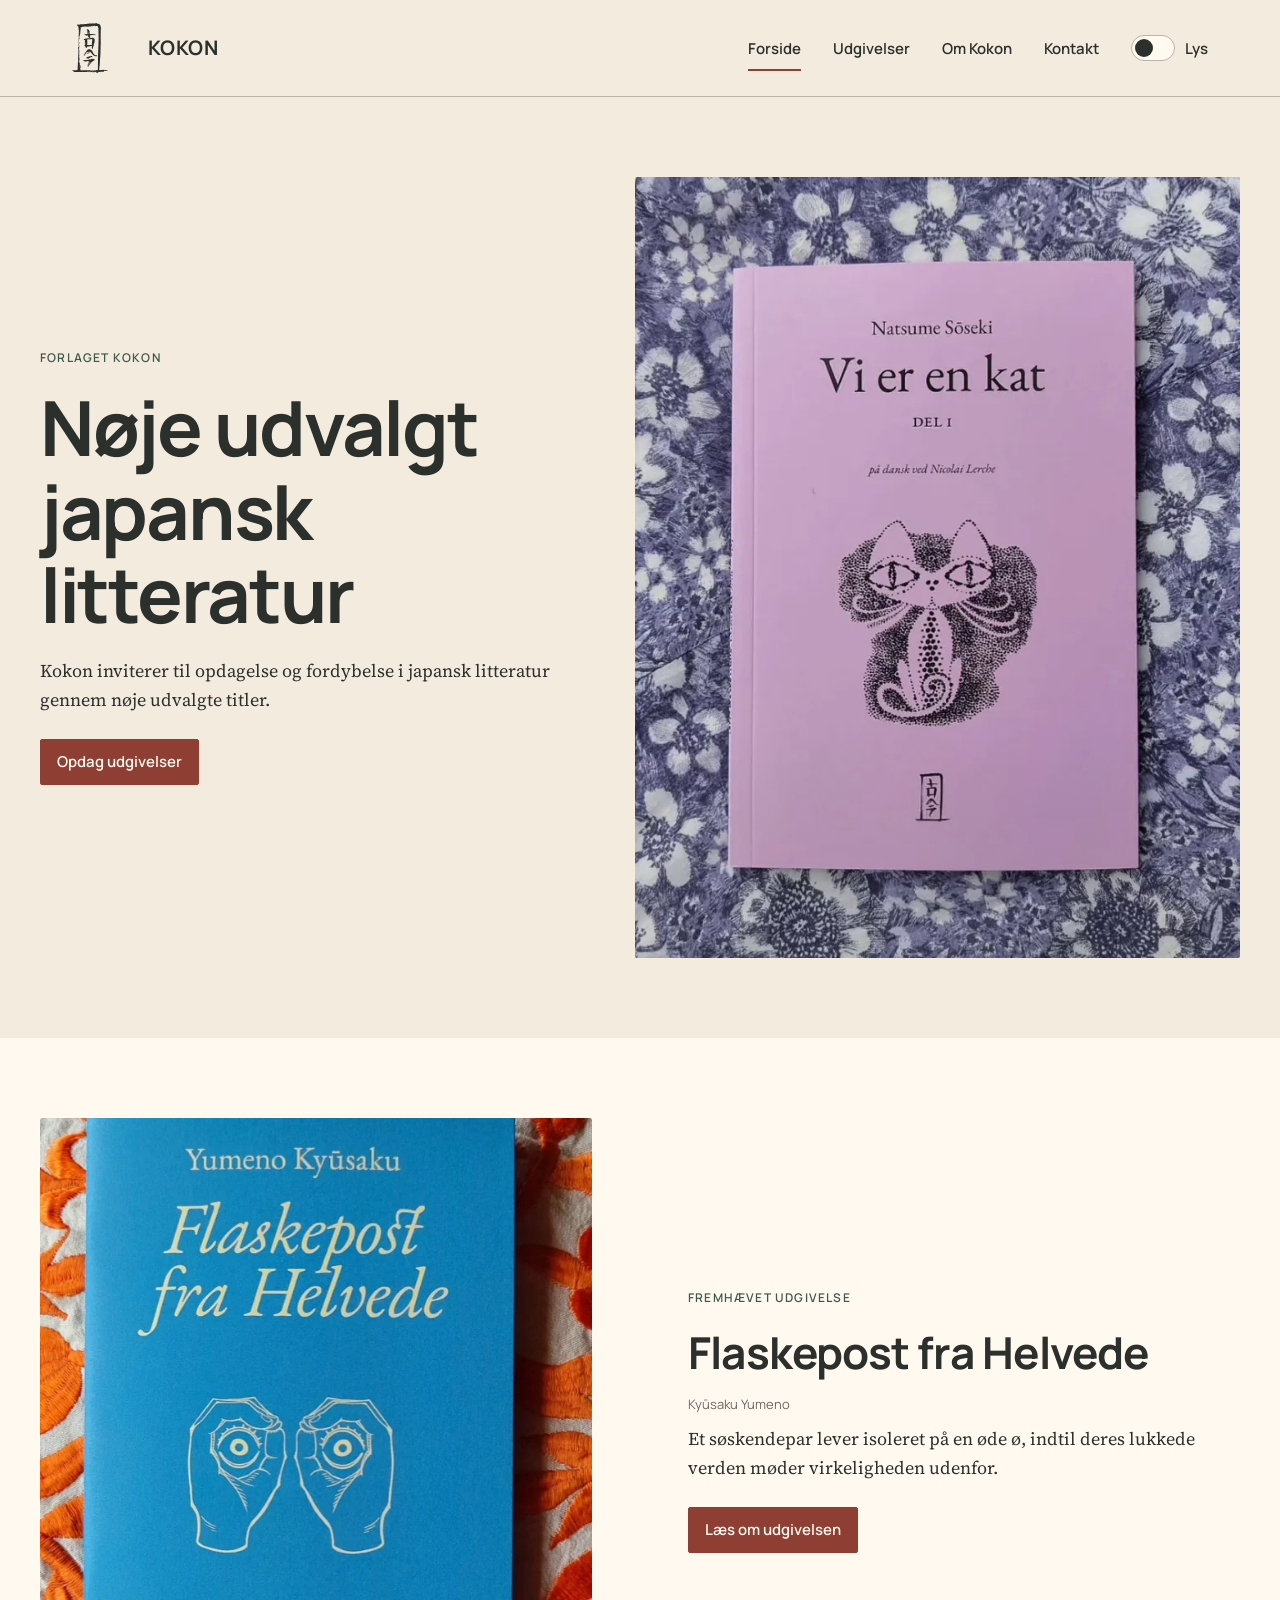
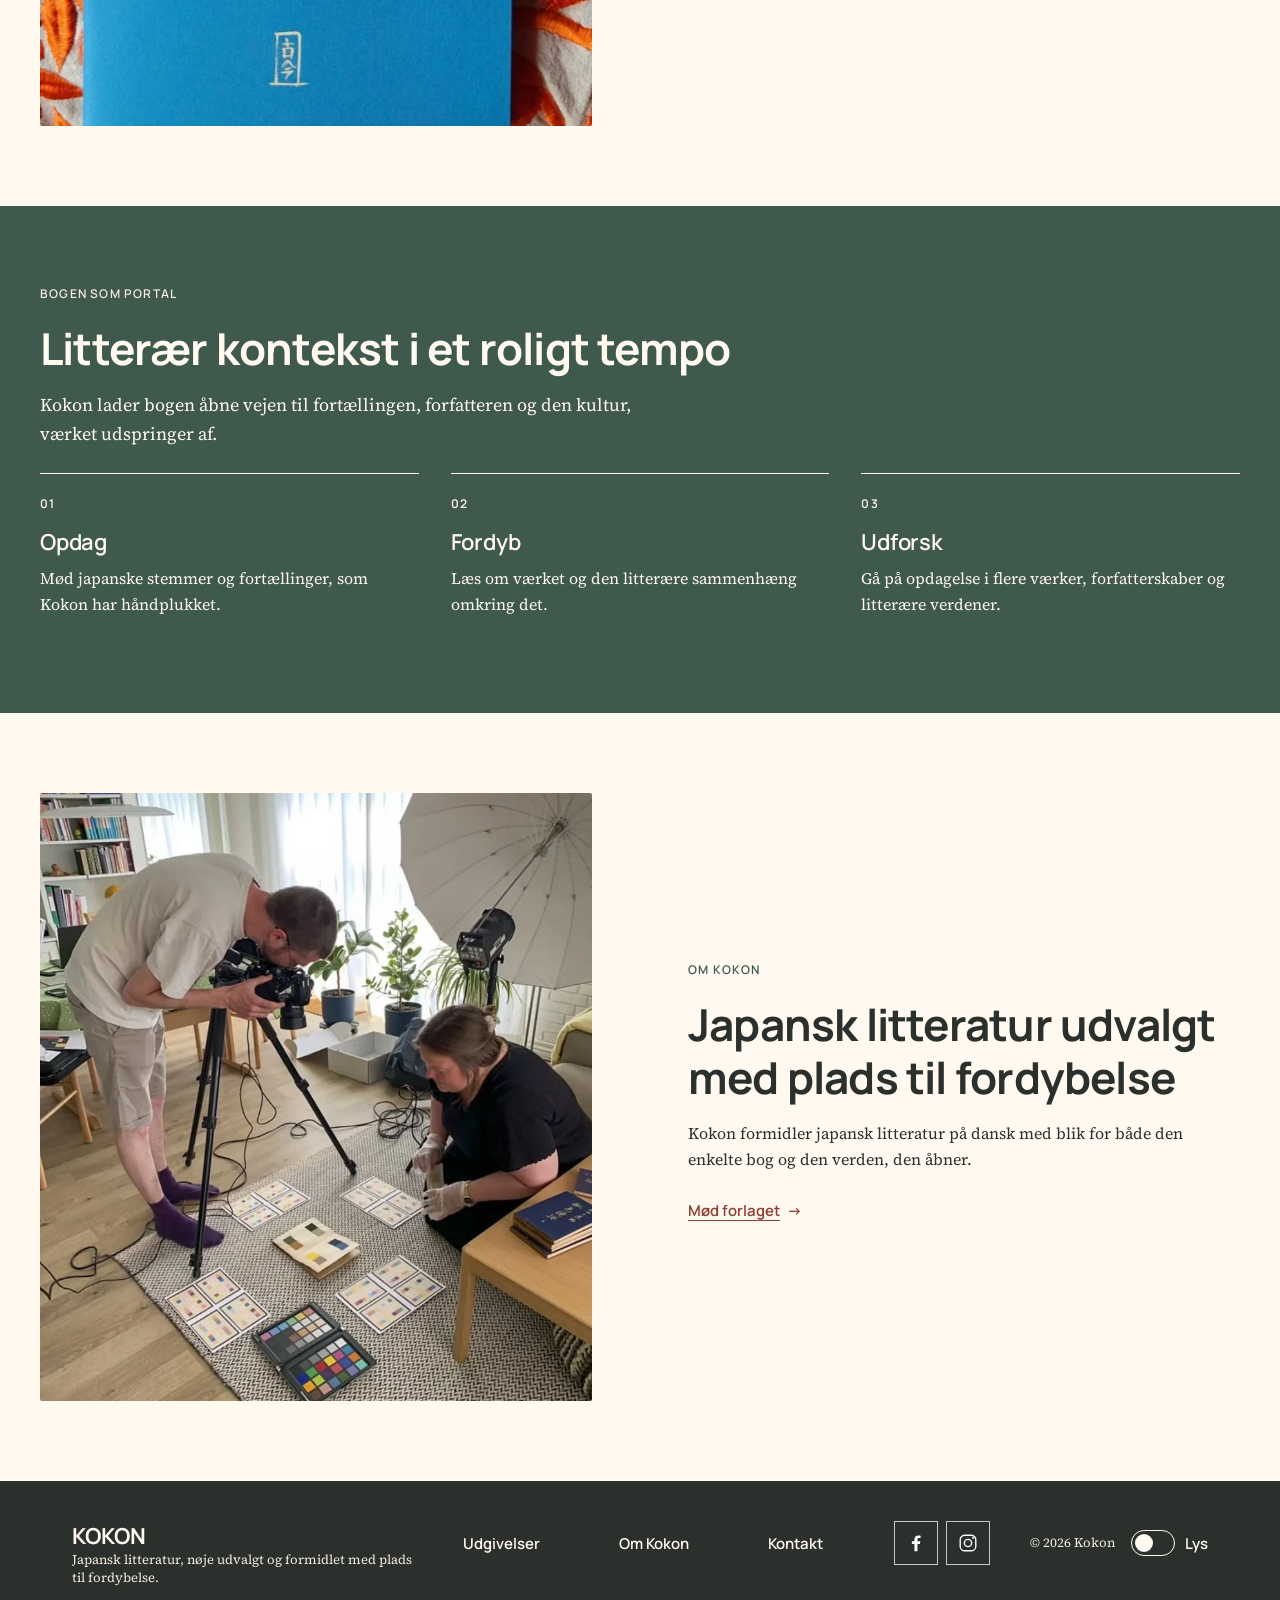
==== index.html @ 9e4a313e "projekt uploades til git" ====
<!doctype html>
<html lang="da">
  <head>
    <meta charset="utf-8" />
    <meta name="viewport" content="width=device-width, initial-scale=1" />
    <link rel="icon" href="/assets/images/kokon-logo.svg" type="image/svg+xml" />
    <title>Kokon · Japansk litteratur, nøje udvalgt</title>
    <meta
      name="description"
      content="Kokon inviterer til at opdage og fordybe sig i japansk litteratur gennem nøje udvalgte bøger."
    />
    <!-- Preview: Kommentér eller slet næste linje ved officiel lancering. -->
    <meta name="robots" content="noindex" />
    <script src="/js/theme-init.js"></script>
    <link rel="stylesheet" href="/css/global.css" />
    <script src="/js/navigation-tema.js" defer></script>
    <script type="module" src="/js/home.js"></script>
  </head>
  <body>
    <a class="spring-over-link" href="#main">Gå til indhold</a>
    <div class="sidehoved-baggrund">
      <header class="sidehoved">
        <a class="logo-symbol" href="/index.html" aria-label="Kokon – gå til forsiden">
          <img src="/assets/images/kokon-logo.svg" alt="" width="44" height="60" />
        </a>
        <a class="logo-navn" href="/index.html" aria-label="Kokon – gå til forsiden">KOKON</a>
        <button
          class="menu-knap"
          type="button"
          aria-expanded="false"
          aria-controls="hovednavigation"
          aria-label="Åbn menu"
        >
          <span></span><span></span><span></span>
        </button>
        <nav id="hovednavigation" class="hovednavigation" aria-label="Primær navigation">
          <div class="navigationslinks">
            <a href="/index.html" aria-current="page">Forside</a>
            <a href="/udgivelser.html">Udgivelser</a>
            <a href="/om-kokon.html">Om Kokon</a>
            <a href="/kontakt.html">Kontakt</a>
          </div>
          <div class="sidehoved-handlinger">
            <div class="tema-kontrol">
              <button
                class="tema-knap"
                type="button"
                role="switch"
                aria-checked="false"
                aria-label="Slå mørkt tema til"
              ></button>
              <span data-theme-label>Lys</span>
            </div>
          </div>
        </nav>
      </header>
    </div>
    <main id="main" tabindex="-1">
      <section class="sektion">
        <div class="sektion-indhold forside-hero">
          <div class="hero-tekst lodret-indhold">
            <p class="overlinje">
              <span class="mobiltekst">Japanske udgivelser</span
              ><span class="desktoptekst">Forlaget Kokon</span>
            </p>
            <h1>Nøje udvalgt japansk litteratur</h1>
            <p class="indledning">
              Kokon inviterer til opdagelse og fordybelse i japansk litteratur gennem nøje udvalgte
              titler.
            </p>
            <a class="knap" href="/udgivelser.html">Opdag udgivelser</a>
          </div>
          <div class="hero-billede">
            <img
              src="/assets/images/udgivelser/vi-er-en-kat-del-1/vi-er-en-kat-del-1-front.webp"
              alt="Bogen Vi er en kat fra Kokon"
              width="726"
              height="937"
            />
          </div>
        </div>
      </section>

      <section class="sektion flade-sektion" aria-label="Fremhævet udgivelse">
        <div class="sektion-indhold">
          <div data-featured-publication>
            <p class="statusbesked" role="status">Henter den fremhævede udgivelse…</p>
          </div>
        </div>
      </section>

      <section class="sektion groen-sektion" aria-labelledby="portal-title">
        <div class="sektion-indhold lodret-indhold">
          <p class="overlinje">Bogen som portal</p>
          <h2 id="portal-title">Litterær kontekst i et roligt tempo</h2>
          <p class="indledning">
            Kokon lader bogen åbne vejen til fortællingen, forfatteren og den kultur, værket
            udspringer af.
          </p>
          <div class="portal-gitter">
            <article class="portal-punkt">
              <p class="portal-nummer">01</p>
              <h3>Opdag</h3>
              <p>Mød japanske stemmer og fortællinger, som Kokon har håndplukket.</p>
            </article>
            <article class="portal-punkt">
              <p class="portal-nummer">02</p>
              <h3>Fordyb</h3>
              <p>Læs om værket og den litterære sammenhæng omkring det.</p>
            </article>
            <article class="portal-punkt">
              <p class="portal-nummer">03</p>
              <h3>Udforsk</h3>
              <p>Gå på opdagelse i flere værker, forfatterskaber og litterære verdener.</p>
            </article>
          </div>
        </div>
      </section>

      <section class="sektion flade-sektion" aria-labelledby="about-teaser-title">
        <div class="sektion-indhold delt-layout">
          <div class="fremhaevet-billede">
            <img
              src="/assets/images/kokon-arbejdsproces.webp"
              alt="Et indblik i Kokons arbejde med bøger"
              width="992"
              height="1245"
              loading="lazy"
            />
          </div>
          <div class="lodret-indhold">
            <p class="overlinje">Om Kokon</p>
            <h2 id="about-teaser-title">Japansk litteratur udvalgt med plads til fordybelse</h2>
            <p>
              Kokon formidler japansk litteratur på dansk med blik for både den enkelte bog og den
              verden, den åbner.
            </p>
            <a class="tekstlink" href="/om-kokon.html">
              <span class="tekstlink-tekst">Mød forlaget</span>
              <span aria-hidden="true">→</span>
            </a>
          </div>
        </div>
      </section>
    </main>
    <div class="sidefod-baggrund">
      <footer class="sidefod">
        <div class="lodret-indhold">
          <a class="sidefod-logo" href="/index.html">KOKON</a>
          <p class="sidefod-note">
            Japansk litteratur, nøje udvalgt og formidlet med plads til fordybelse.
          </p>
        </div>
        <div class="sidefod-linje" aria-hidden="true"></div>
        <div class="sidefod-links-raekke">
          <nav class="sidefod-navigation" aria-label="Sekundær navigation">
            <a href="/udgivelser.html">Udgivelser</a>
            <a href="/om-kokon.html">Om Kokon</a>
            <a href="/kontakt.html">Kontakt</a>
          </nav>
          <nav class="sociale-links" aria-label="Følg Kokon på sociale medier">
            <a
              href="https://www.facebook.com/profile.php?id=61572699365491"
              target="_blank"
              rel="noopener noreferrer"
              aria-label="Følg Kokon på Facebook (åbner i ny fane)"
              ><img src="/assets/images/facebook.svg" alt="" width="22" height="22"
            /></a>
            <a
              href="https://www.instagram.com/forlagetkokon/"
              target="_blank"
              rel="noopener noreferrer"
              aria-label="Følg Kokon på Instagram (åbner i ny fane)"
              ><img src="/assets/images/instagram.svg" alt="" width="22" height="22"
            /></a>
          </nav>
        </div>
        <div class="sidefod-bund">
          <p class="sidefod-note">© 2026 Kokon</p>
          <div class="tema-kontrol sidefod-tema">
            <button class="tema-knap" type="button" role="switch" aria-checked="false" aria-label="Slå mørkt tema til"></button>
            <span data-theme-label>Lys</span>
          </div>
        </div>
      </footer>
    </div>
  </body>
</html>
---- css/global.css ----
/* Fælles indgang til sidens to CSS-lag. */
@import url("./layout.css");
@import url("./styling.css");
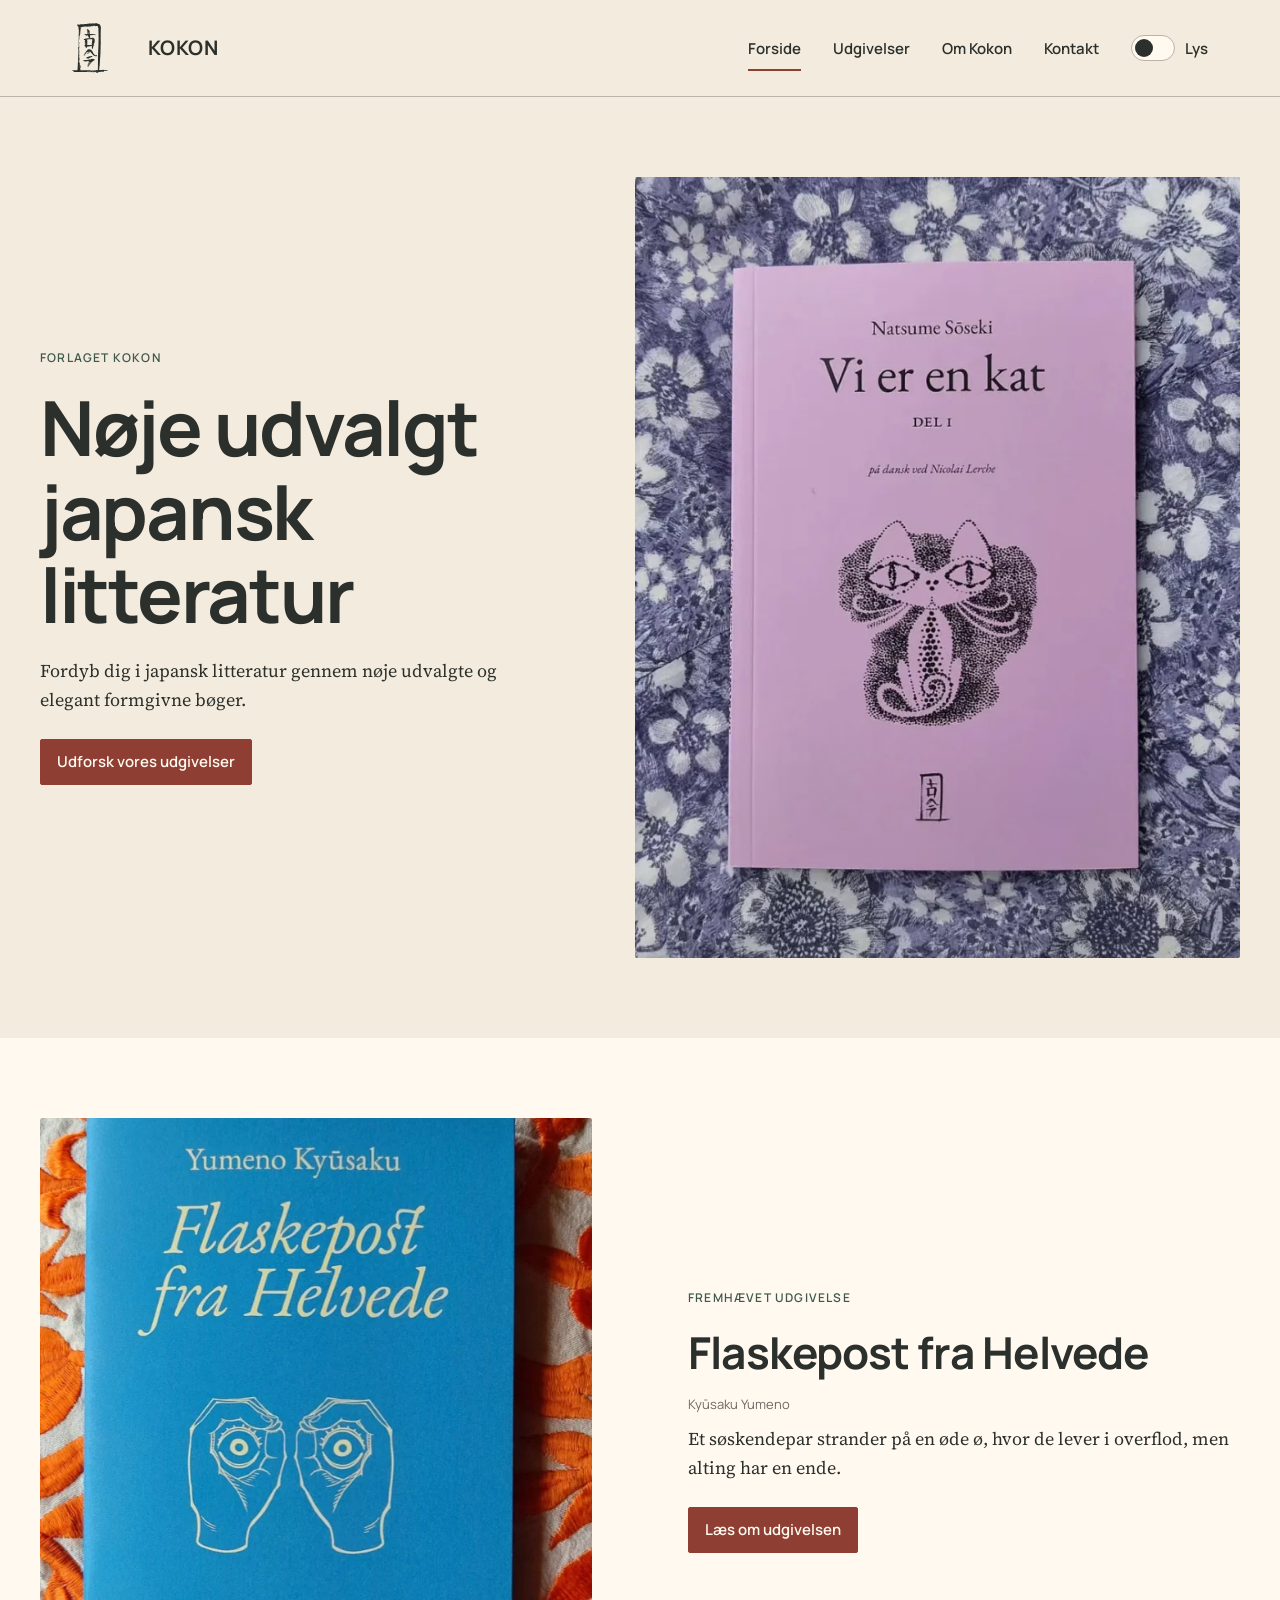
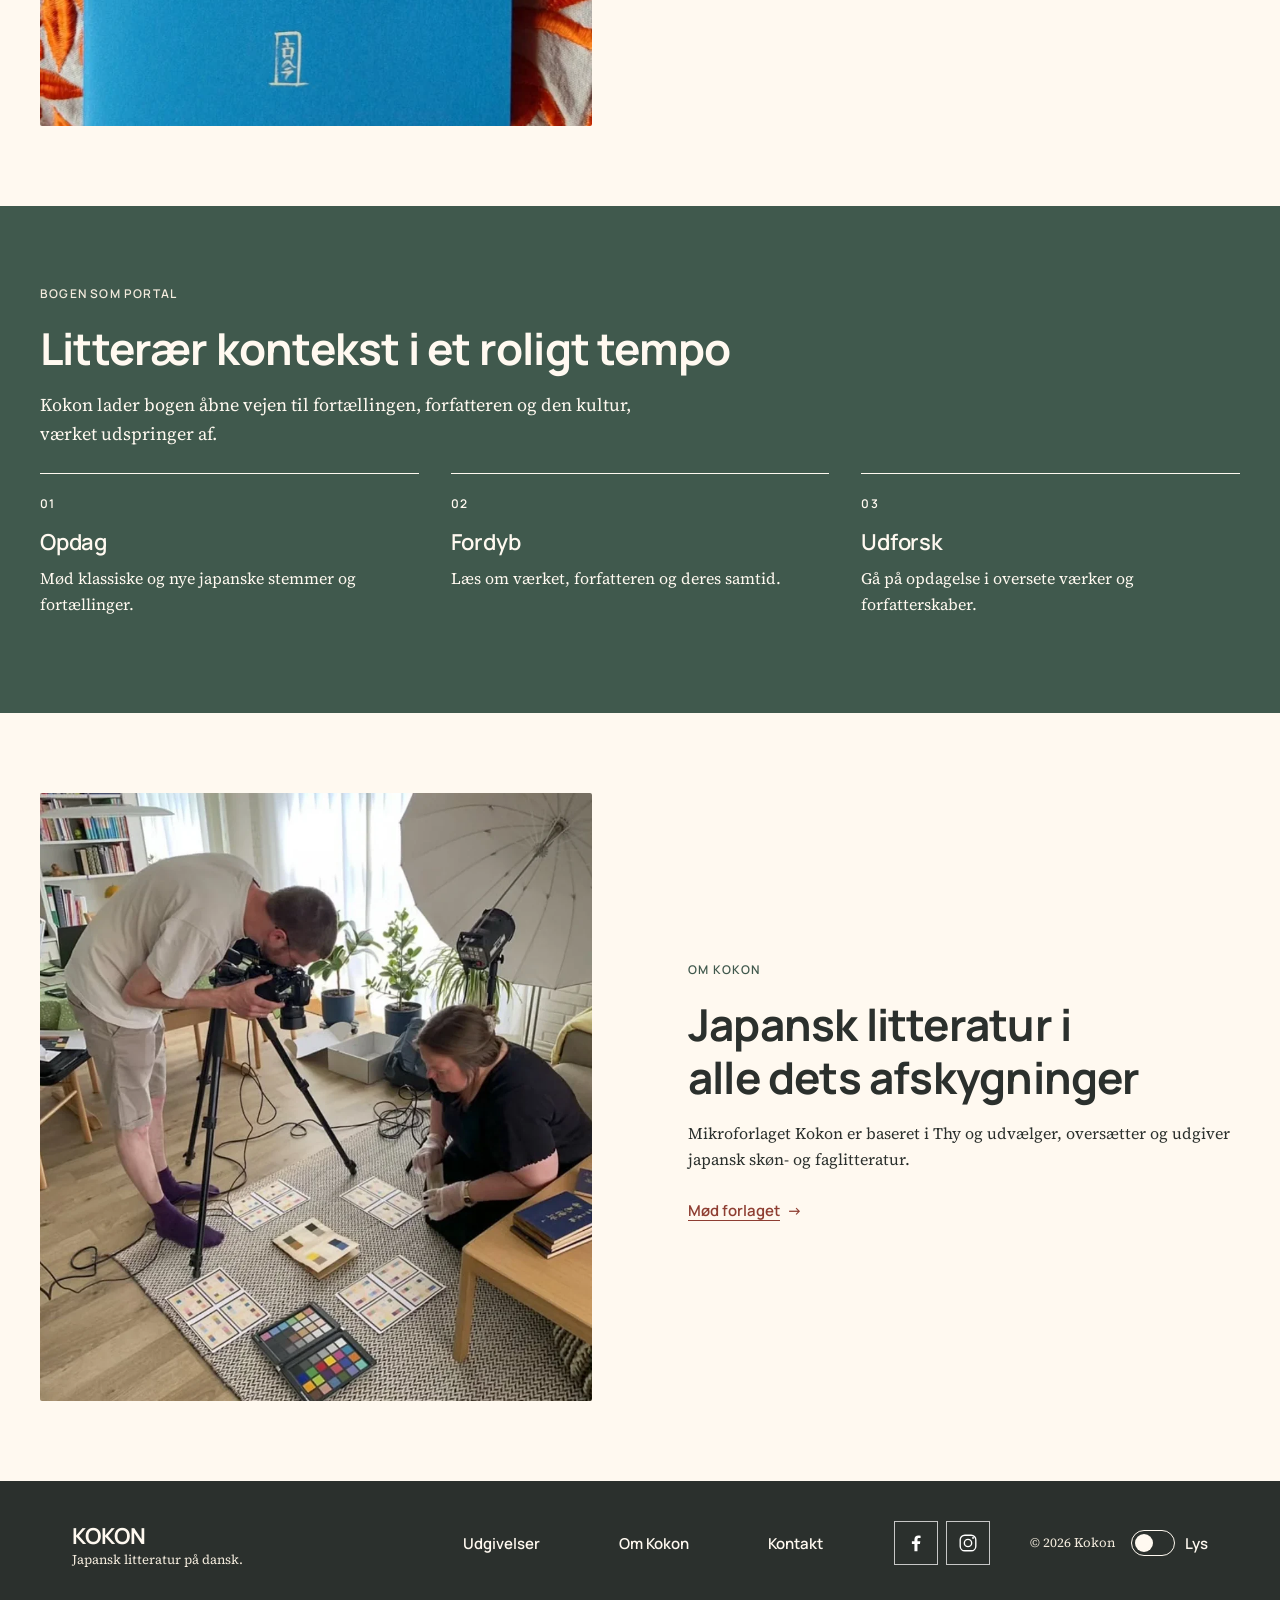
==== commit 779926ac: "Update index.html" ====
--- a/index.html
+++ b/index.html
@@ -4,10 +4,10 @@
     <meta charset="utf-8" />
     <meta name="viewport" content="width=device-width, initial-scale=1" />
     <link rel="icon" href="/assets/images/kokon-logo.svg" type="image/svg+xml" />
-    <title>Kokon · Japansk litteratur, nøje udvalgt</title>
+    <title>Kokon · håndplukket japansk litteratur</title>
     <meta
       name="description"
-      content="Kokon inviterer til at opdage og fordybe sig i japansk litteratur gennem nøje udvalgte bøger."
+      content="Fordyb dig i japansk litteratur gennem nøje udvalgte og elegant formgivne bøger."
     />
     <!-- Preview: Kommentér eller slet næste linje ved officiel lancering. -->
     <meta name="robots" content="noindex" />
@@ -65,10 +65,9 @@
             </p>
             <h1>Nøje udvalgt japansk litteratur</h1>
             <p class="indledning">
-              Kokon inviterer til opdagelse og fordybelse i japansk litteratur gennem nøje udvalgte
-              titler.
+              Fordyb dig i japansk litteratur gennem nøje udvalgte og elegant formgivne bøger.
             </p>
-            <a class="knap" href="/udgivelser.html">Opdag udgivelser</a>
+            <a class="knap" href="/udgivelser.html">Udforsk vores udgivelser</a>
           </div>
           <div class="hero-billede">
             <img
@@ -101,17 +100,17 @@
             <article class="portal-punkt">
               <p class="portal-nummer">01</p>
               <h3>Opdag</h3>
-              <p>Mød japanske stemmer og fortællinger, som Kokon har håndplukket.</p>
+              <p>Mød klassiske og nye japanske stemmer og fortællinger.</p>
             </article>
             <article class="portal-punkt">
               <p class="portal-nummer">02</p>
               <h3>Fordyb</h3>
-              <p>Læs om værket og den litterære sammenhæng omkring det.</p>
+              <p>Læs om værket, forfatteren og deres samtid.</p>
             </article>
             <article class="portal-punkt">
               <p class="portal-nummer">03</p>
               <h3>Udforsk</h3>
-              <p>Gå på opdagelse i flere værker, forfatterskaber og litterære verdener.</p>
+              <p>Gå på opdagelse i oversete værker og forfatterskaber.</p>
             </article>
           </div>
         </div>
@@ -130,10 +129,9 @@
           </div>
           <div class="lodret-indhold">
             <p class="overlinje">Om Kokon</p>
-            <h2 id="about-teaser-title">Japansk litteratur udvalgt med plads til fordybelse</h2>
+            <h2 id="about-teaser-title">Japansk litteratur i alle dets afskygninger</h2>
             <p>
-              Kokon formidler japansk litteratur på dansk med blik for både den enkelte bog og den
-              verden, den åbner.
+              Mikroforlaget Kokon er baseret i Thy og udvælger, oversætter og udgiver japansk skøn- og faglitteratur.
             </p>
             <a class="tekstlink" href="/om-kokon.html">
               <span class="tekstlink-tekst">Mød forlaget</span>
@@ -148,7 +146,7 @@
         <div class="lodret-indhold">
           <a class="sidefod-logo" href="/index.html">KOKON</a>
           <p class="sidefod-note">
-            Japansk litteratur, nøje udvalgt og formidlet med plads til fordybelse.
+            Japansk litteratur på dansk.
           </p>
         </div>
         <div class="sidefod-linje" aria-hidden="true"></div>
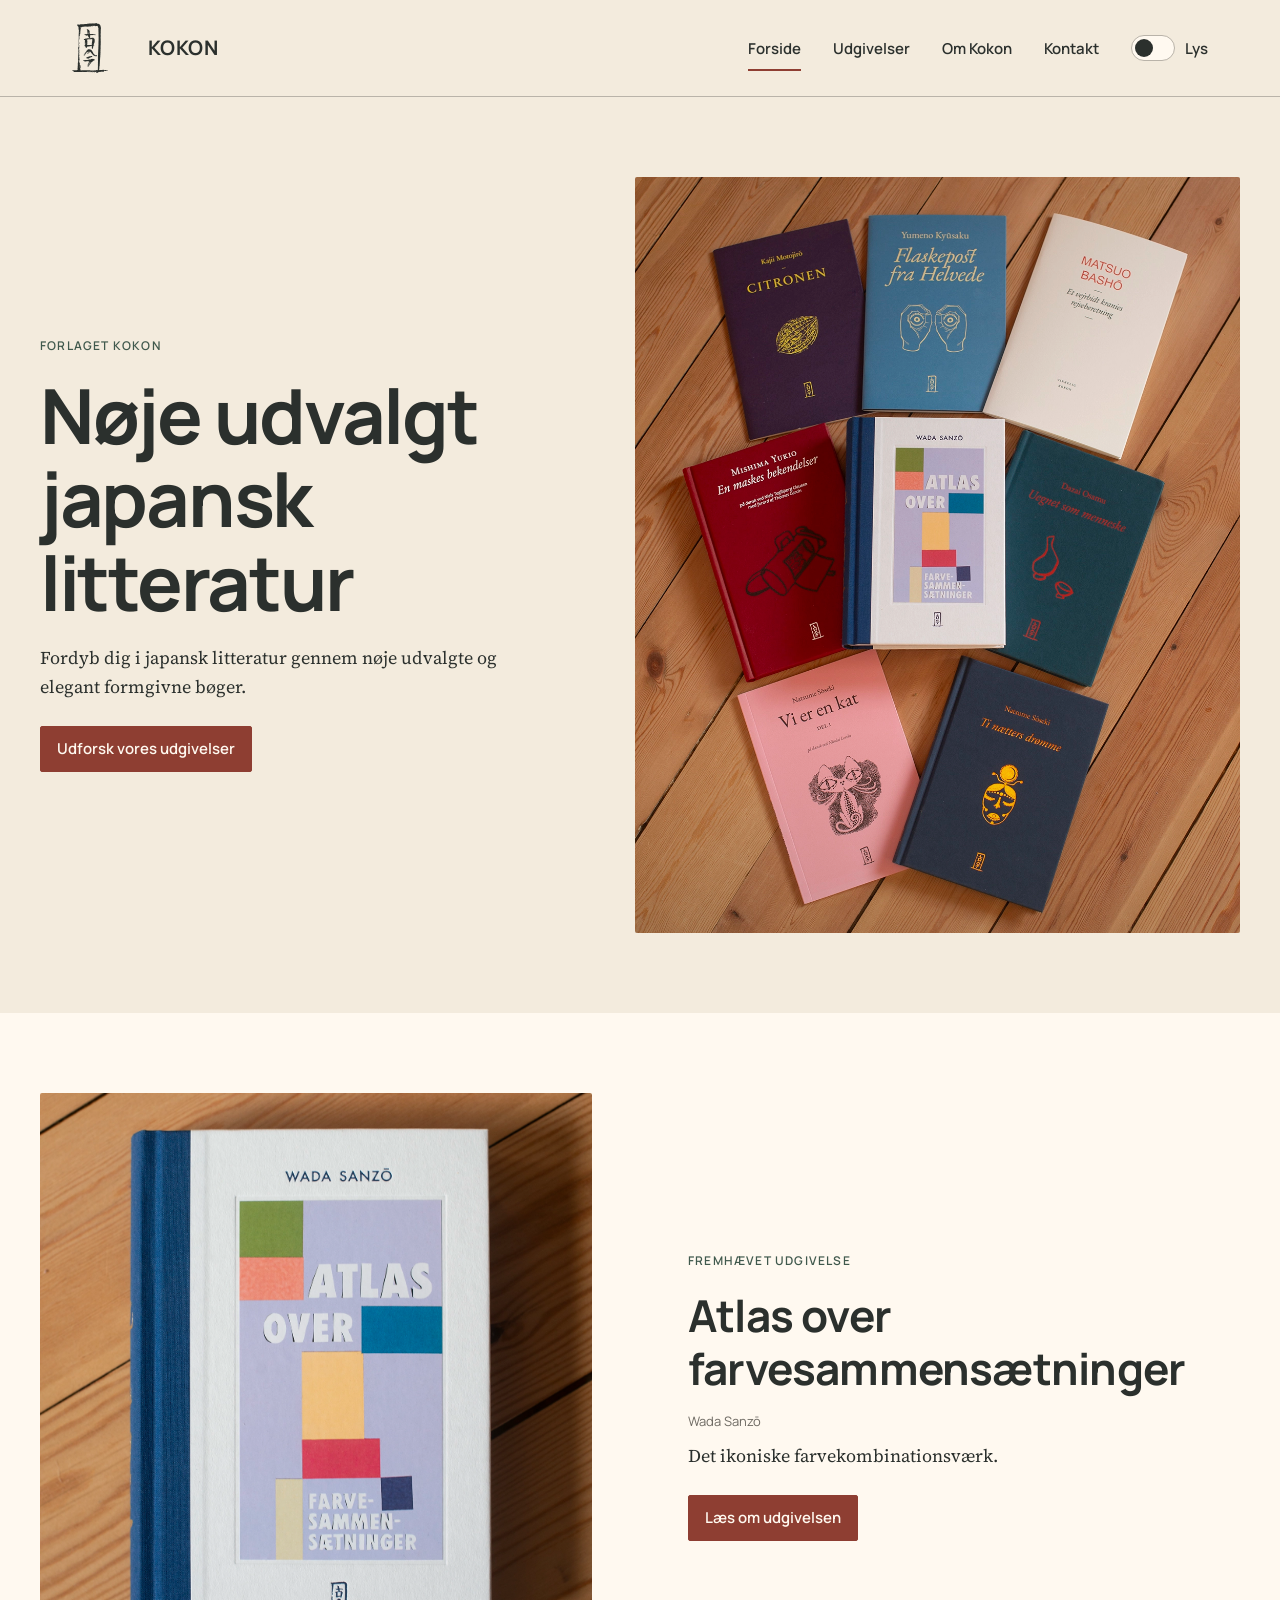
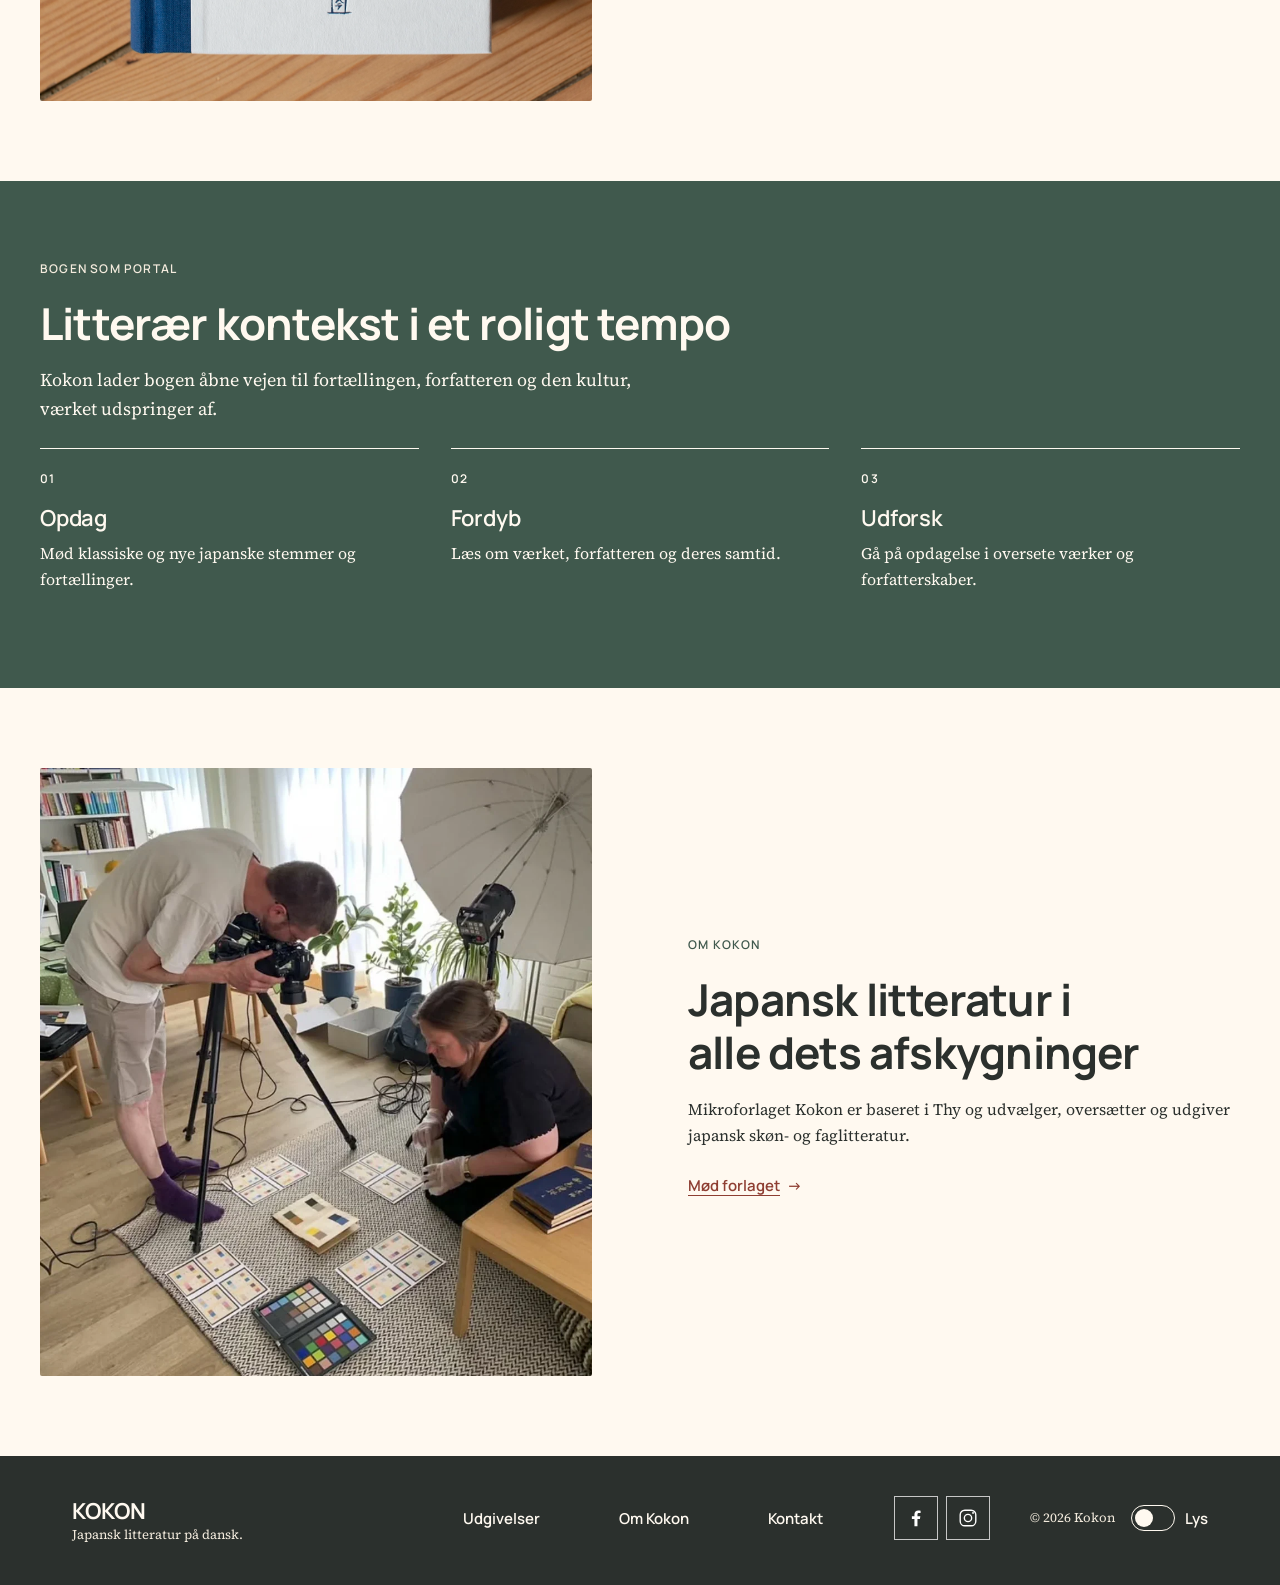
==== commit b9611b90: "Update image source and alt text in index.html" ====
--- a/index.html
+++ b/index.html
@@ -3,7 +3,7 @@
   <head>
     <meta charset="utf-8" />
     <meta name="viewport" content="width=device-width, initial-scale=1" />
-    <link rel="icon" href="/assets/images/kokon-logo.svg" type="image/svg+xml" />
+    <link rel="icon" href="./assets/images/kokon-logo.svg" type="image/svg+xml" />
     <title>Kokon · håndplukket japansk litteratur</title>
     <meta
       name="description"
@@ -11,19 +11,19 @@
     />
     <!-- Preview: Kommentér eller slet næste linje ved officiel lancering. -->
     <meta name="robots" content="noindex" />
-    <script src="/js/theme-init.js"></script>
-    <link rel="stylesheet" href="/css/global.css" />
-    <script src="/js/navigation-tema.js" defer></script>
-    <script type="module" src="/js/home.js"></script>
+    <script src="./js/theme-init.js"></script>
+    <link rel="stylesheet" href="./css/global.css" />
+    <script src="./js/navigation-tema.js" defer></script>
+    <script type="module" src="./js/home.js"></script>
   </head>
   <body>
     <a class="spring-over-link" href="#main">Gå til indhold</a>
     <div class="sidehoved-baggrund">
       <header class="sidehoved">
-        <a class="logo-symbol" href="/index.html" aria-label="Kokon – gå til forsiden">
-          <img src="/assets/images/kokon-logo.svg" alt="" width="44" height="60" />
+        <a class="logo-symbol" href="./index.html" aria-label="Kokon – gå til forsiden">
+          <img src="./assets/images/kokon-logo.svg" alt="" width="44" height="60" />
         </a>
-        <a class="logo-navn" href="/index.html" aria-label="Kokon – gå til forsiden">KOKON</a>
+        <a class="logo-navn" href="./index.html" aria-label="Kokon – gå til forsiden">KOKON</a>
         <button
           class="menu-knap"
           type="button"
@@ -35,10 +35,10 @@
         </button>
         <nav id="hovednavigation" class="hovednavigation" aria-label="Primær navigation">
           <div class="navigationslinks">
-            <a href="/index.html" aria-current="page">Forside</a>
-            <a href="/udgivelser.html">Udgivelser</a>
-            <a href="/om-kokon.html">Om Kokon</a>
-            <a href="/kontakt.html">Kontakt</a>
+            <a href="./index.html" aria-current="page">Forside</a>
+            <a href="./udgivelser.html">Udgivelser</a>
+            <a href="./om-kokon.html">Om Kokon</a>
+            <a href="./kontakt.html">Kontakt</a>
           </div>
           <div class="sidehoved-handlinger">
             <div class="tema-kontrol">
@@ -67,12 +67,12 @@
             <p class="indledning">
               Fordyb dig i japansk litteratur gennem nøje udvalgte og elegant formgivne bøger.
             </p>
-            <a class="knap" href="/udgivelser.html">Udforsk vores udgivelser</a>
+            <a class="knap" href="./udgivelser.html">Udforsk vores udgivelser</a>
           </div>
           <div class="hero-billede">
             <img
-              src="/assets/images/udgivelser/vi-er-en-kat-del-1/vi-er-en-kat-del-1-front.webp"
-              alt="Bogen Vi er en kat fra Kokon"
+              src="./assets/images/Kokon-november26.webp"
+              alt="Kokons katalog anno 2026"
               width="726"
               height="937"
             />
@@ -120,7 +120,7 @@
         <div class="sektion-indhold delt-layout">
           <div class="fremhaevet-billede">
             <img
-              src="/assets/images/kokon-arbejdsproces.webp"
+              src="./assets/images/kokon-arbejdsproces.webp"
               alt="Et indblik i Kokons arbejde med bøger"
               width="992"
               height="1245"
@@ -131,9 +131,10 @@
             <p class="overlinje">Om Kokon</p>
             <h2 id="about-teaser-title">Japansk litteratur i alle dets afskygninger</h2>
             <p>
-              Mikroforlaget Kokon er baseret i Thy og udvælger, oversætter og udgiver japansk skøn- og faglitteratur.
+              Mikroforlaget Kokon er baseret i Thy og udvælger, oversætter og udgiver japansk skøn-
+              og faglitteratur.
             </p>
-            <a class="tekstlink" href="/om-kokon.html">
+            <a class="tekstlink" href="./om-kokon.html">
               <span class="tekstlink-tekst">Mød forlaget</span>
               <span aria-hidden="true">→</span>
             </a>
@@ -144,17 +145,15 @@
     <div class="sidefod-baggrund">
       <footer class="sidefod">
         <div class="lodret-indhold">
-          <a class="sidefod-logo" href="/index.html">KOKON</a>
-          <p class="sidefod-note">
-            Japansk litteratur på dansk.
-          </p>
+          <a class="sidefod-logo" href="./index.html">KOKON</a>
+          <p class="sidefod-note">Japansk litteratur på dansk.</p>
         </div>
         <div class="sidefod-linje" aria-hidden="true"></div>
         <div class="sidefod-links-raekke">
           <nav class="sidefod-navigation" aria-label="Sekundær navigation">
-            <a href="/udgivelser.html">Udgivelser</a>
-            <a href="/om-kokon.html">Om Kokon</a>
-            <a href="/kontakt.html">Kontakt</a>
+            <a href="./udgivelser.html">Udgivelser</a>
+            <a href="./om-kokon.html">Om Kokon</a>
+            <a href="./kontakt.html">Kontakt</a>
           </nav>
           <nav class="sociale-links" aria-label="Følg Kokon på sociale medier">
             <a
@@ -162,21 +161,27 @@
               target="_blank"
               rel="noopener noreferrer"
               aria-label="Følg Kokon på Facebook (åbner i ny fane)"
-              ><img src="/assets/images/facebook.svg" alt="" width="22" height="22"
+              ><img src="./assets/images/facebook.svg" alt="" width="22" height="22"
             /></a>
             <a
               href="https://www.instagram.com/forlagetkokon/"
               target="_blank"
               rel="noopener noreferrer"
               aria-label="Følg Kokon på Instagram (åbner i ny fane)"
-              ><img src="/assets/images/instagram.svg" alt="" width="22" height="22"
+              ><img src="./assets/images/instagram.svg" alt="" width="22" height="22"
             /></a>
           </nav>
         </div>
         <div class="sidefod-bund">
           <p class="sidefod-note">© 2026 Kokon</p>
           <div class="tema-kontrol sidefod-tema">
-            <button class="tema-knap" type="button" role="switch" aria-checked="false" aria-label="Slå mørkt tema til"></button>
+            <button
+              class="tema-knap"
+              type="button"
+              role="switch"
+              aria-checked="false"
+              aria-label="Slå mørkt tema til"
+            ></button>
             <span data-theme-label>Lys</span>
           </div>
         </div>
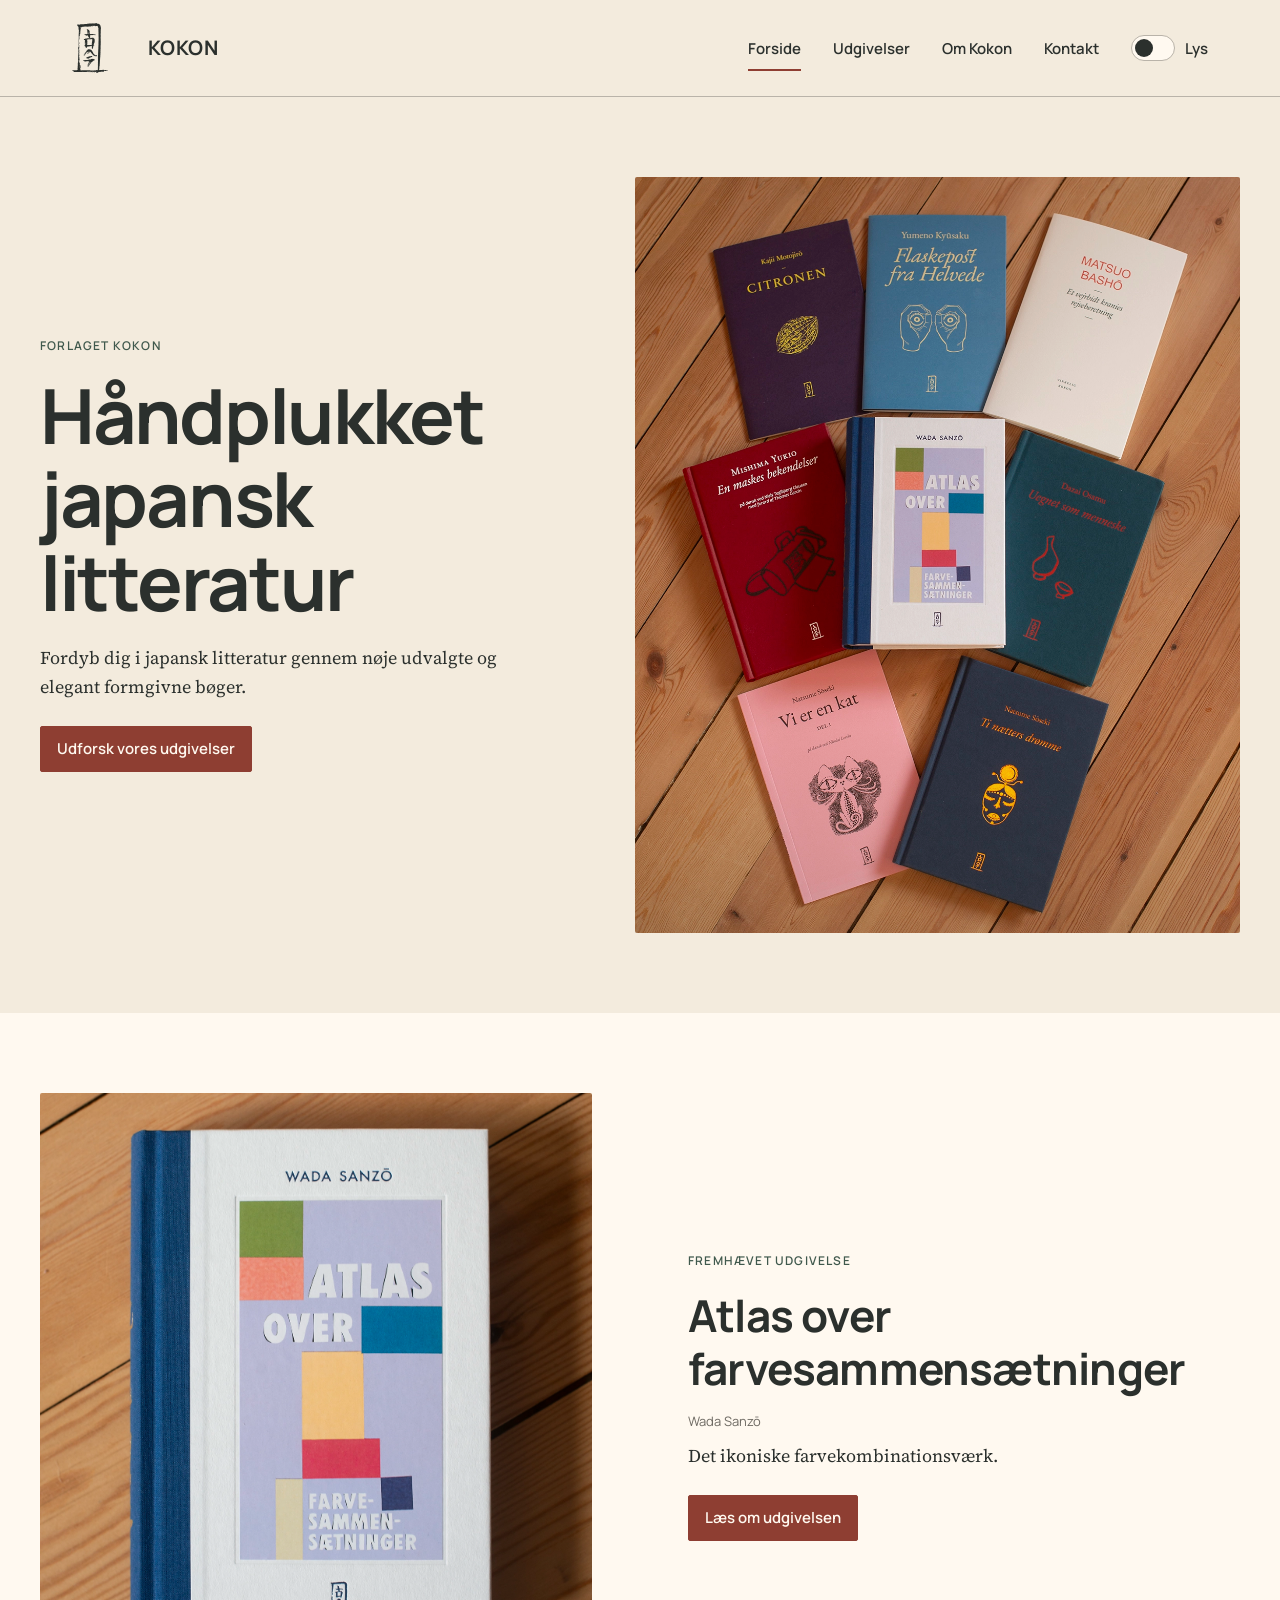
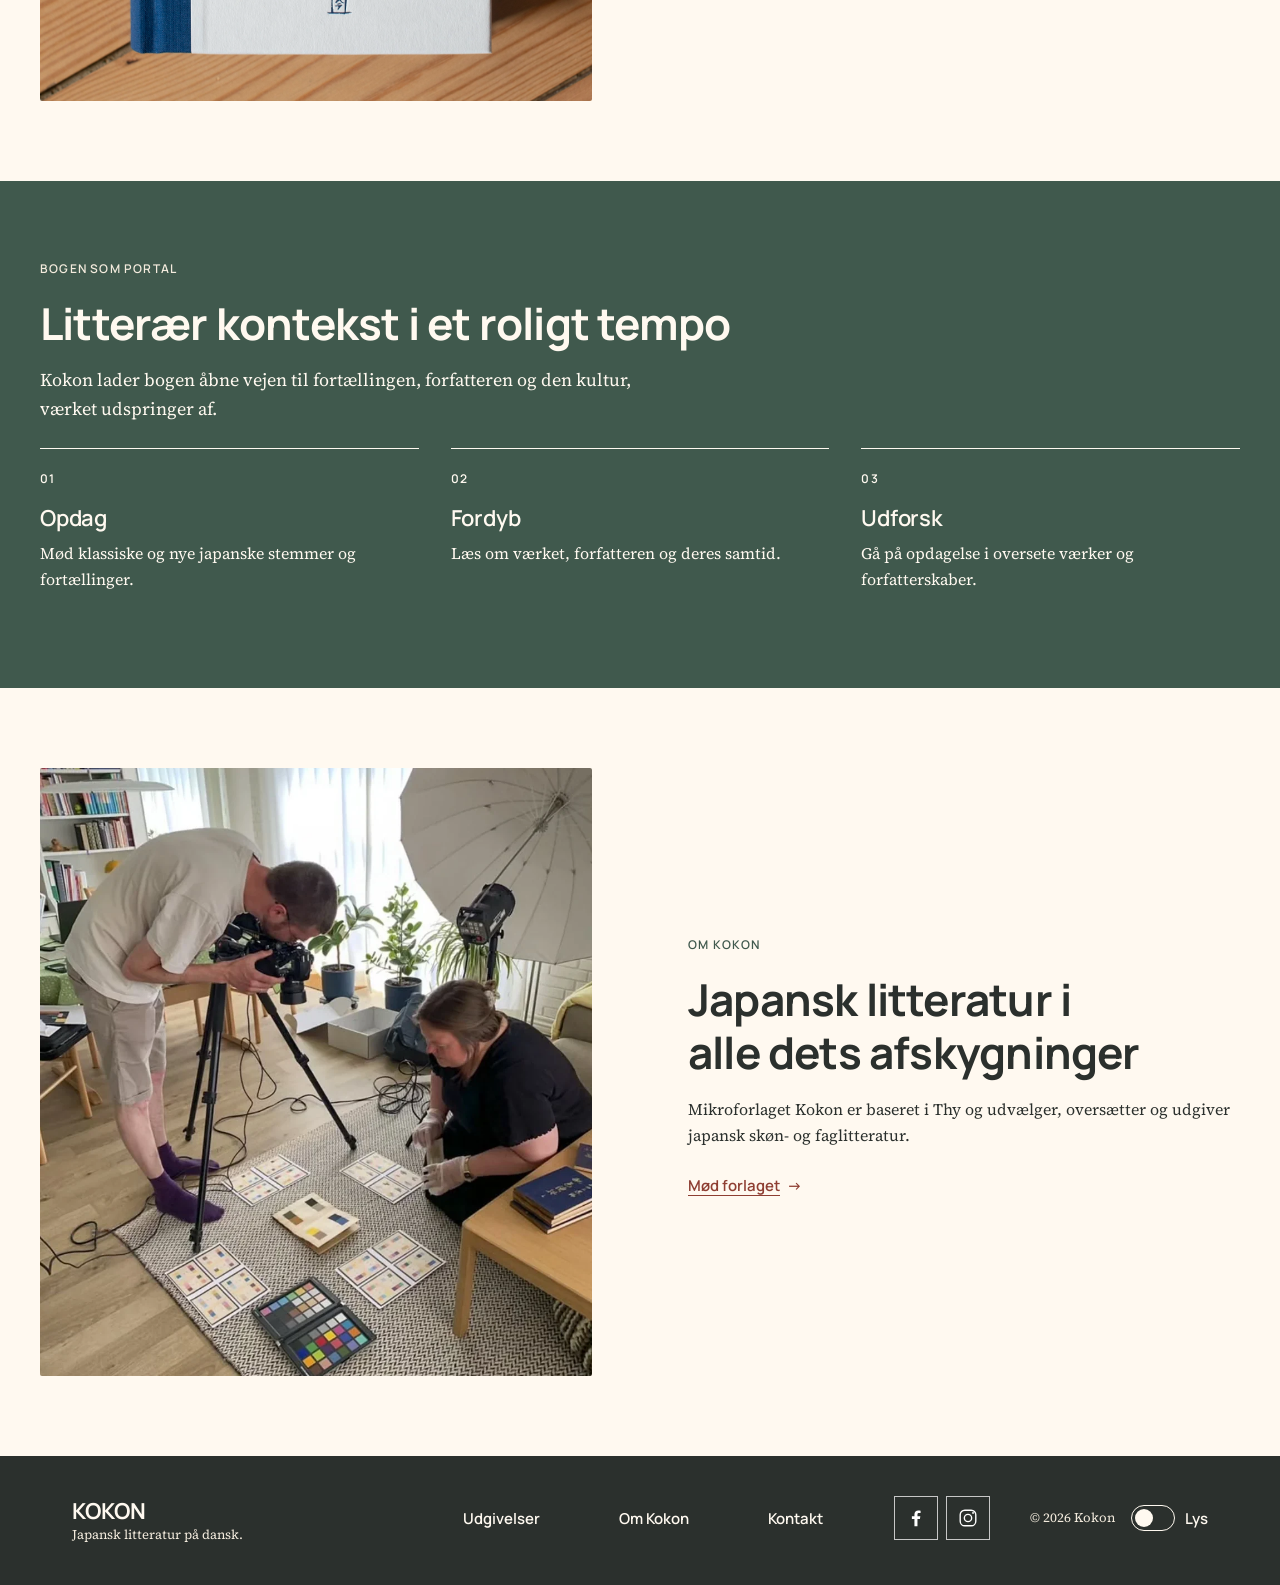
==== commit e2b6bd80: "Update index.html" ====
--- a/index.html
+++ b/index.html
@@ -63,7 +63,7 @@
               <span class="mobiltekst">Japanske udgivelser</span
               ><span class="desktoptekst">Forlaget Kokon</span>
             </p>
-            <h1>Nøje udvalgt japansk litteratur</h1>
+            <h1>Håndplukket japansk litteratur</h1>
             <p class="indledning">
               Fordyb dig i japansk litteratur gennem nøje udvalgte og elegant formgivne bøger.
             </p>
